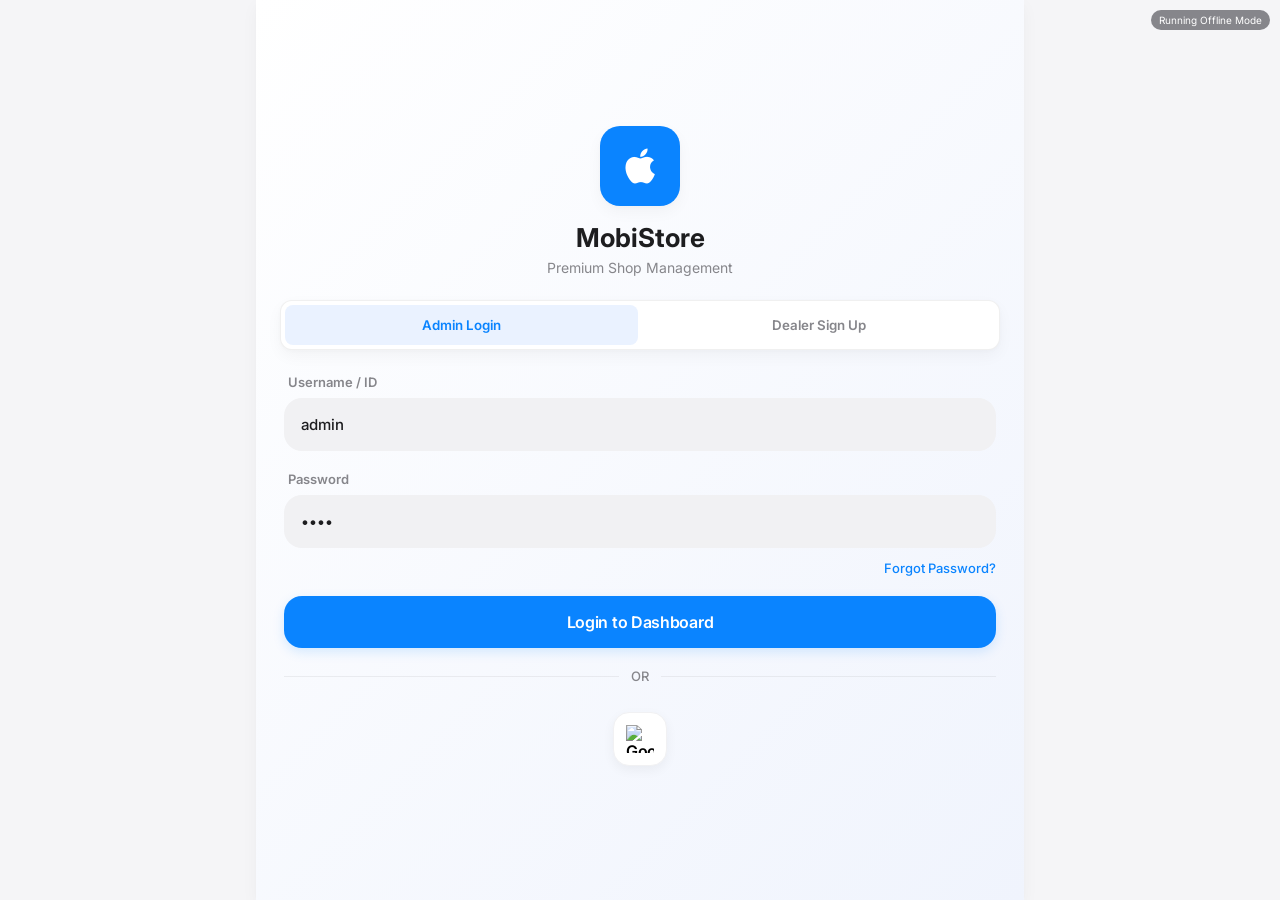
==== index.html @ c80afa2f "Improve Category management UX with quick-add buttons" ====
<!DOCTYPE html>
<html lang="en">
<head>
    <meta charset="UTF-8">
    <meta name="viewport" content="width=device-width, initial-scale=1.0, maximum-scale=1.0, user-scalable=no, viewport-fit=cover">
    <meta name="theme-color" content="#f5f5f7">
    <meta name="mobile-web-app-capable" content="yes">
    <meta name="apple-mobile-web-app-capable" content="yes">
    <meta name="apple-mobile-web-app-status-bar-style" content="black-translucent">
    <title>MobiStore - Mobile Shop Management</title>
    <link rel="stylesheet" href="styles.css">
    <link href="https://cdnjs.cloudflare.com/ajax/libs/font-awesome/6.0.0/css/all.min.css" rel="stylesheet">
    <link href="https://fonts.googleapis.com/css2?family=Inter:wght@300;400;500;600;700&display=swap" rel="stylesheet">
    <script src="https://cdn.jsdelivr.net/npm/@supabase/supabase-js@2"></script>
    <script src="https://unpkg.com/html5-qrcode@2.3.8/html5-qrcode.min.js"></script>
</head>
<body>
    <!-- Connection Status Indicator -->
    <div id="connection-status" style="position: fixed; top: 10px; right: 10px; z-index: 9999; font-size: 10px; padding: 4px 8px; border-radius: 20px; background: rgba(0,0,0,0.5); color: white; display: none;">
        Checking connection...
    </div>

    <!-- Login Screen -->
    <div class="app-container login-app" id="login-screen">
        <div class="login-wrapper">
            <div style="text-align: center; margin-bottom: 24px;">
                <div style="width: 80px; height: 80px; background: var(--accent-blue); border-radius: 20px; display: flex; align-items: center; justify-content: center; margin: 0 auto 16px; box-shadow: var(--shadow-1);">
                    <i class="fa-brands fa-apple" style="font-size: 40px; color: white;"></i>
                </div>
                <h1 style="font-weight: 700; color: var(--text-primary); font-size: 26px;">MobiStore</h1>
                <p style="color: var(--text-secondary); font-size: 14px; margin-top: 6px;">Premium Shop Management</p>
            </div>
            
            <div class="login-tabs card" style="display: flex; padding: 4px; gap: 4px; margin-bottom: 24px; border-radius: 12px; box-shadow: var(--shadow-1);">
                <button type="button" class="login-tab active" onclick="switchLoginTab('admin')" id="tab-admin" style="flex: 1; padding: 12px; border: none; background: #eaf2ff; color: var(--accent-blue); border-radius: 8px; font-weight: 600; cursor: pointer; transition: 0.2s;">Admin Login</button>
                <button type="button" class="login-tab" onclick="switchLoginTab('dealer')" id="tab-dealer" style="flex: 1; padding: 12px; border: none; background: transparent; color: var(--text-secondary); border-radius: 8px; font-weight: 600; cursor: pointer; transition: 0.2s;">Dealer Sign Up</button>
            </div>
            
            <!-- Forms container -->
            <div style="padding: 0 4px;">
                <form id="form-admin-login" class="login-form active" onsubmit="handleLogin(event)">
                    <div class="input-group">
                        <label>Username / ID</label>
                        <input type="text" value="admin" required>
                    </div>
                    <div class="input-group">
                        <label>Password</label>
                        <input type="password" id="admin-pass" value="1234" required>
                    </div>
                    <a href="#" class="forgot-link" onclick="handleForgotPassword()">Forgot Password?</a>
                    <button type="submit" class="btn primary-btn checkout-btn shadow-btn">Login to Dashboard</button>
                    
                    <div class="or-divider">OR</div>
                    <div class="social-login">
                        <button type="button" class="btn google-btn" onclick="handleGoogleLogin()" title="Google Login">
                            <img src="https://img.icons8.com/color/48/000000/google-logo.png" alt="Google">
                        </button>
                    </div>
                </form>
                
                <form id="form-dealer-signup" class="login-form" style="display:none;" onsubmit="handleLogin(event)">
                    <div class="input-group">
                        <label>Full Name</label>
                        <input type="text" required>
                    </div>
                    <div class="input-group">
                        <label>Phone Number</label>
                        <input type="tel" required>
                    </div>
                    <div class="input-group">
                        <label>Shop / Business Name</label>
                        <input type="text" required>
                    </div>
                    <a href="#" class="forgot-link" onclick="handleForgotPassword()">Forgot Password?</a>
                    <button type="submit" class="btn primary-btn checkout-btn shadow-btn">Submit Application</button>
                    
                    <div class="or-divider">OR</div>
                    <div class="social-login" style="margin-top: 0;">
                        <button type="button" class="btn google-btn" onclick="handleGoogleLogin()" title="Sign up with Google">
                            <img src="https://img.icons8.com/color/48/000000/google-logo.png" alt="Google">
                        </button>
                    </div>
                </form>
            </div>
        </div>
    </div>

    <!-- Forgot Password Modal (Unique UX) -->
    <div class="modal forget-modal" id="modal-forgot-password">
        <div class="modal-content glass" style="max-width: 320px; border-radius: 32px; padding: 32px; text-align: center;">
            <div class="forget-icon-wrapper">
                <i class="fa-solid fa-key"></i>
            </div>
            <h2 style="font-weight: 700; margin-bottom: 8px;">Reset Password</h2>
            <p style="color: var(--text-secondary); font-size: 13px; margin-bottom: 24px; line-height: 1.5;">Enter email to receive a secure reset link.</p>
            
            <form onsubmit="handleForgotPasswordSubmit(event)">
                <div class="input-group" style="text-align: left;">
                    <label>Email Address</label>
                    <input type="email" id="reset-email" placeholder="name@example.com" required style="border-radius: 12px; padding: 14px;">
                </div>
                <button type="submit" class="btn primary-btn" style="width: 100%; padding: 14px; border-radius: 12px; margin-top: 8px; font-weight: 600;">
                    Send Reset Link
                </button>
                <button type="button" class="btn" onclick="closeModal('modal-forgot-password')" style="background: transparent; color: var(--text-secondary); font-size: 13px; margin-top: 12px;">
                    Wait, I remembered!
                </button>
            </form>
        </div>
    </div>

    <!-- Super Admin App -->
    <div class="app-container" id="superadmin-app" style="display: none;">
        <header class="top-header glass">
            <h1 id="page-title">Super Admin Panel</h1>
            <div style="display:flex; gap:12px; align-items:center;">
                <span id="sa-user-badge" style="background:#007aff; color:white; padding:4px 12px; border-radius:20px; font-size:11px; font-weight:600;">SUPER USER</span>
                <button type="button" onclick="handleLogout()" title="Logout" style="background: transparent; border: none; font-size: 22px; color: var(--danger); cursor: pointer; padding: 8px; border-radius: 50%; transition: transform 0.2s;">
                    <i class="fa-solid fa-arrow-right-from-bracket"></i>
                </button>
            </div>
        </header>
        
        <div class="content-pages" style="display:block; padding: 16px;">
            <!-- Tabs for Super Admin -->
            <div class="admin-tabs" style="display:flex; gap:10px; margin-bottom:20px;">
                <button class="tab-btn active" onclick="switchAdminPage('dealers')">Users</button>
                <button class="tab-btn" onclick="switchAdminPage('revenue')">Revenue</button>
                <button class="tab-btn" onclick="switchAdminPage('broadcast')">Alerts</button>
            </div>

            <!-- Page 1: Dealers Management -->
            <div id="sa-page-dealers" class="sa-page active">
                <div class="stats-grid">
                    <div class="stat-card" style="border-left: 4px solid #007aff;">
                        <p>Active Dealers</p>
                        <h3 id="sa-total-dealers">0</h3>
                    </div>
                    <div class="stat-card" style="border-left: 4px solid #34c759;">
                        <p>Total Revenue</p>
                        <h3 id="sa-total-revenue">₹0</h3>
                    </div>
                </div>

                <div class="card" style="padding:12px; margin-bottom:16px; display:flex; gap:8px;">
                    <input type="text" id="sa-search-dealer" placeholder="Search shop or phone..." oninput="renderSuperAdmin()" style="flex:1; padding:10px; border-radius:10px; border:1px solid #ddd; font-size:14px;">
                    <select id="sa-filter-status" onchange="renderSuperAdmin()" style="width:120px; padding:10px; border-radius:10px; border:1px solid #ddd; font-size:14px;">
                        <option value="all">All</option>
                        <option value="Active">Active</option>
                        <option value="Blocked">Blocked</option>
                    </select>
                </div>

                <div class="card table-card">
                    <table class="apple-table">
                        <thead><tr><th>Dealer / Shop</th><th>Contact</th><th>Status</th><th>Actions</th></tr></thead>
                        <tbody id="sa-dealers-list"></tbody>
                    </table>
                </div>
            </div>

            <!-- Page 2: Revenue Tracking -->
            <div id="sa-page-revenue" class="sa-page" style="display:none;">
                <div class="card">
                    <h3>Software Sales Log</h3>
                    <p style="color:var(--text-secondary); font-size:13px; margin-bottom:16px;">Tracking payments from dealers for software licenses.</p>
                    <div id="sa-revenue-list">
                        <!-- Revenue entries -->
                        <div style="text-align:center; padding:40px; color:#999;">Revenue module coming in next update.</div>
                    </div>
                </div>
            </div>

            <!-- Page 3: Broadcast -->
            <div id="sa-page-broadcast" class="sa-page" style="display:none;">
                <div class="card">
                    <h3>Broadcast Message</h3>
                    <p style="color:var(--text-secondary); font-size:13px; margin-bottom:12px;">This message will appear on every dealer's dashboard.</p>
                    <textarea id="sa-broadcast-msg" placeholder="Write announcement here..." style="width:100%; height:100px; padding:12px; border-radius:12px; border:1px solid #ddd; font-family:inherit; margin-bottom:12px;"></textarea>
                    <button class="btn primary-btn" onclick="sendBroadcast()" style="width:100%;">Send to All Dealers</button>
                </div>
            </div>
        </div>
    </div>

    <!-- Main App (For Dealer) -->
    <div class="app-container" id="main-app" style="display: none;">
        <!-- Main Content -->
        <main class="main-content">
            <header class="top-header glass">
                <h1 id="page-title">Dashboard</h1>
                <button type="button" onclick="handleLogout()" title="Logout" style="background: transparent; border: none; font-size: 22px; color: var(--danger); cursor: pointer; padding: 8px; border-radius: 50%; transition: transform 0.2s;" onmousedown="this.style.transform='scale(0.9)';" onmouseup="this.style.transform='scale(1)';">
                    <i class="fa-solid fa-arrow-right-from-bracket"></i>
                </button>
            </header>

            <div class="content-pages">
                <!-- Dashboard Page -->
                <section id="dashboard" class="page active">
                    <div class="stats-grid">
                        <div class="stat-card fade-in">
                            <div class="stat-icon" style="background:#eaf2ff; color:#0066cc;">
                                <i class="fa-solid fa-indian-rupee-sign"></i>
                            </div>
                            <div class="stat-details">
                                <p>Today's Sales</p>
                                <h3 id="dash-today-sales">₹0</h3>
                            </div>
                        </div>
                        <div class="stat-card fade-in" style="animation-delay: 0.1s;">
                            <div class="stat-icon" style="background:#e8fdf2; color:#00c853;">
                                <i class="fa-solid fa-arrow-trend-up"></i>
                            </div>
                            <div class="stat-details">
                                <p>Profit Today</p>
                                <h3 id="dash-today-profit">₹0</h3>
                            </div>
                        </div>
                        <div class="stat-card fade-in" style="animation-delay: 0.2s;">
                            <div class="stat-icon" style="background:#fff4e5; color:#ff9800;">
                                <i class="fa-solid fa-mobile-screen-button"></i>
                            </div>
                            <div class="stat-details">
                                <p>Items Sold</p>
                                <h3 id="dash-items-sold">0</h3>
                            </div>
                        </div>
                    </div>

                    <div class="dashboard-widgets">
                        <div class="widget card">
                            <div class="widget-header">
                                <h3>Recent Transactions</h3>
                            </div>
                            <div class="table-container">
                                <table class="apple-table">
                                    <thead><tr><th>Invoice</th><th>Customer</th><th>Amount</th><th>Status</th></tr></thead>
                                    <tbody id="dash-recent-tx"></tbody>
                                </table>
                            </div>
                        </div>
                    </div>
                </section>

                <!-- Billing Page -->
                <section id="billing" class="page">
                    <div class="billing-container">
                        <div class="billing-form card">
                            <h2>New Invoice</h2>
                            <div class="form-row">
                                <div class="input-group">
                                    <label>Customer Name *</label>
                                    <input type="text" id="bill-customer-name" placeholder="Enter name">
                                </div>
                                <div class="input-group">
                                    <label>Phone Number *</label>
                                    <input type="tel" id="bill-customer-phone" placeholder="Enter phone">
                                </div>
                            </div>
                            <hr class="divider">
                            <div class="product-selection">
                                <div class="input-group search-product">
                                    <label>Select Product</label>
                                    <select id="bill-product-select">
                                        <option value="">-- Choose Product --</option>
                                    </select>
                                </div>
                                <div class="input-group">
                                    <label>Quantity</label>
                                    <input type="number" id="bill-product-qty" value="1" min="1">
                                </div>
                                <div style="display:flex; gap:8px; margin-top:24px;">
                                    <button id="btn-add-to-bill" class="btn primary-btn" style="flex:2;">Add</button>
                                    <button id="btn-open-scanner" class="btn secondary-btn" style="flex:1;"><i class="fa-solid fa-barcode"></i> Scan</button>
                                </div>
                            </div>
                            <div class="table-container invoice-table-container">
                                <table class="apple-table">
                                    <thead><tr><th>Item</th><th>Qty</th><th>Price</th><th>Total</th><th>Action</th></tr></thead>
                                    <tbody id="bill-items"></tbody>
                                </table>
                            </div>
                        </div>
                        <div class="billing-summary card">
                            <h3>Payment Summary</h3>
                            <div class="summary-row"><span>Subtotal</span><span id="bill-subtotal">₹0.00</span></div>
                            <div class="summary-row"><span>Discount %</span><input type="number" id="bill-discount" value="0" class="small-input"></div>
                            <hr class="divider">
                            <div class="summary-row total-row"><span>Grand Total</span><span id="bill-total">₹0.00</span></div>
                            <button id="btn-generate-bill" class="btn checkout-btn">Generate Invoice</button>
                        </div>
                    </div>
                </section>

                <!-- Inventory Page -->
                <section id="inventory" class="page">
                    <div class="page-header">
                        <h2>Inventory Management</h2>
                        <div style="display:flex; gap:8px;">
                            <button class="btn secondary-btn" onclick="openModal('add-category-modal')" style="width:auto; padding: 10px 16px; font-size:13px;">+ Category</button>
                            <button class="btn primary-btn" onclick="openModal('add-product-modal')" style="width:auto; padding: 10px 16px; font-size:13px;">+ Product</button>
                        </div>
                    </div>
                    <div class="card table-card">
                        <table class="apple-table" id="inventory-table">
                            <thead>
                                <tr><th>Product Name</th><th>Category</th><th>Stock</th><th>Cost (₹)</th><th>Selling (₹)</th><th>Margin (%)</th><th>Actions</th></tr>
                            </thead>
                            <tbody id="inventory-list"></tbody>
                        </table>
                    </div>
                </section>

                <!-- Categories Page -->
                <section id="categories" class="page">
                    <div class="page-header">
                        <h2>Categories</h2>
                        <button class="btn primary-btn" onclick="openModal('add-category-modal')">Add Category</button>
                    </div>
                    <div class="categories-grid" id="categories-list"></div>
                </section>

                <!-- Customers Page -->
                <section id="customers" class="page">
                    <div class="page-header">
                        <h2>Customer Directory</h2>
                    </div>
                    <div class="card table-card">
                        <table class="apple-table">
                            <thead><tr><th>Name</th><th>Phone</th><th>Total Purchases</th></tr></thead>
                            <tbody id="customers-list"></tbody>
                        </table>
                    </div>
                </section>

                <!-- Reports Page -->
                <section id="reports" class="page">
                    <div class="page-header">
                        <h2>Business Reports & Margins</h2>
                    </div>
                    <div class="stats-grid">
                        <div class="stat-card">
                            <p>Total Revenue</p>
                            <h3 id="report-revenue" style="color:#000;">₹0</h3>
                        </div>
                        <div class="stat-card">
                            <p>Total Setup Cost</p>
                            <h3 id="report-cogs" style="color:#e53935;">₹0</h3>
                        </div>
                        <div class="stat-card">
                            <p>Net Profit</p>
                            <h3 id="report-net-profit" style="color:#00c853;">₹0</h3>
                        </div>
                    </div>
                    <div class="card table-card" style="margin-top: 24px;">
                        <h3>Sales Log</h3>
                        <table class="apple-table">
                            <thead><tr><th>Date</th><th>Invoice #</th><th>Items</th><th>Revenue</th><th>Profit</th></tr></thead>
                            <tbody id="sales-log"></tbody>
                        </table>
                    </div>
                </section>

                <!-- Expenses Page -->
                <section id="expenses" class="page">
                    <div class="page-header">
                        <h2>Shop Expenses</h2>
                        <button class="btn primary-btn" onclick="openModal('add-expense-modal')">Add Expense</button>
                    </div>
                    <div class="stats-grid">
                        <div class="stat-card" style="grid-column: span 2;">
                            <p>Total Monthly Expenses</p>
                            <h3 id="exp-total" style="color:#e53935; font-size: 24px;">₹0</h3>
                        </div>
                    </div>
                    <div class="card table-card" style="margin-top: 16px;">
                        <table class="apple-table">
                            <thead><tr><th>Date</th><th>Category</th><th>Amount</th><th>Desc</th></tr></thead>
                            <tbody id="expenses-list"></tbody>
                        </table>
                    </div>
                </section>

                <!-- Dealer Memo Page -->
                <section id="dealer-memo" class="page">
                    <div class="page-header">
                        <h2>Dealer Items (Memo)</h2>
                        <button class="btn primary-btn" onclick="openModal('add-memo-modal')">Issue Item</button>
                    </div>
                    <div class="card table-card" style="margin-top: 16px;">
                        <table class="apple-table">
                            <thead><tr><th>Date</th><th>Dealer</th><th>Item/Qty</th><th>Status</th><th>Act</th></tr></thead>
                            <tbody id="memo-list"></tbody>
                        </table>
                    </div>
                </section>
            </div>
        </main>
        
        <!-- Bottom Navigation -->
        <aside class="sidebar glass">
            <nav class="sidebar-nav">
                <button class="nav-item active" data-target="dashboard">
                    <i class="fa-solid fa-chart-line"></i>
                    <span>Home</span>
                </button>
                <button class="nav-item" data-target="billing">
                    <i class="fa-solid fa-file-invoice-dollar"></i>
                    <span>Billing</span>
                </button>
                <button class="nav-item" data-target="inventory">
                    <i class="fa-solid fa-box-open"></i>
                    <span>Stock</span>
                </button>
                <button class="nav-item" data-target="customers">
                    <i class="fa-solid fa-users"></i>
                    <span>Clients</span>
                </button>
                <button class="nav-item" data-target="expenses">
                    <i class="fa-solid fa-receipt"></i>
                    <span>Expense</span>
                </button>
                <button class="nav-item" data-target="dealer-memo">
                    <i class="fa-solid fa-handshake"></i>
                    <span>Dealer</span>
                </button>
                <button class="nav-item" data-target="reports">
                    <i class="fa-solid fa-chart-pie"></i>
                    <span>Reports</span>
                </button>
            </nav>
        </aside>
    </div>

    <!-- Modals -->
    <div id="add-product-modal" class="modal">
        <div class="modal-content glass">
            <div class="modal-header">
                <h3>Add New Product</h3>
                <button class="close-btn" onclick="closeModal('add-product-modal')">&times;</button>
            </div>
            <div class="modal-body">
                <form id="add-product-form">
                    <div class="input-group"><label>Product Name *</label><input type="text" id="prod-name" required></div>
                    <div class="input-group">
                        <label>Category *</label>
                        <div style="display:flex; gap:8px;">
                            <select id="prod-category" required style="flex:1;"></select>
                            <button type="button" class="btn secondary-btn" onclick="openModal('add-category-modal')" style="width:auto; padding:0 15px;">+</button>
                        </div>
                    </div>
                    <div class="input-group"><label>Stock Quantity *</label><input type="number" id="prod-stock" min="1" required></div>
                    <div class="input-group"><label>Cost Price (₹) *</label><input type="number" id="prod-cp" min="0" required></div>
                    <div class="input-group"><label>Selling Price (₹) *</label><input type="number" id="prod-sp" min="0" required></div>
                    <div class="input-group" style="flex-direction:row; align-items:center; gap:10px; margin-top:10px;">
                        <input type="checkbox" id="prod-tracked" style="width:20px; height:20px;">
                        <label style="margin:0;">Track by IMEI / Serial</label>
                    </div>
                    <div id="imei-entry-section" style="display:none; margin-top:15px;">
                        <div class="input-group">
                            <label>IMEI List (One per line or scan)</label>
                            <textarea id="prod-imeis" placeholder="Enter IMEIs here..." style="width:100%; height:100px; padding:12px; border-radius:12px; border:1px solid #ddd; font-family:monospace; font-size:12px;"></textarea>
                        </div>
                        <button type="button" class="btn secondary-btn" onclick="startImeiScan()">Scan to Add</button>
                    </div>
                    <div style="margin-top:20px; text-align:right;">
                        <button type="submit" class="btn primary-btn">Save Product</button>
                    </div>
                </form>
            </div>
        </div>
    </div>

    <div id="add-category-modal" class="modal">
        <div class="modal-content glass" style="max-width: 400px;">
            <div class="modal-header">
                <h3>Add Category</h3>
                <button class="close-btn" onclick="closeModal('add-category-modal')">&times;</button>
            </div>
            <div class="modal-body">
                <form id="add-category-form">
                    <div class="input-group"><label>Category Name *</label><input type="text" id="cat-name" required></div>
                    <div style="margin-top:20px; text-align:right;">
                        <button type="submit" class="btn primary-btn">Save</button>
                    </div>
                </form>
            </div>
        </div>
    </div>

    <!-- Expenses Modal -->
    <div id="add-expense-modal" class="modal">
        <div class="modal-content glass">
            <div class="modal-header">
                <h3>Add Expense</h3>
                <button class="close-btn" onclick="closeModal('add-expense-modal')">&times;</button>
            </div>
            <div class="modal-body">
                <form id="add-expense-form">
                    <div class="input-group">
                        <label>Category *</label>
                        <select id="exp-category" required>
                            <option value="Staff Salary">Staff Salary</option>
                            <option value="Chai / Snacks">Chai / Snacks</option>
                            <option value="Electricity / Light">Electricity / Light</option>
                            <option value="Rent">Rent</option>
                            <option value="Other">Other</option>
                        </select>
                    </div>
                    <div class="input-group"><label>Description</label><input type="text" id="exp-desc" placeholder="Details..."></div>
                    <div class="input-group"><label>Amount (₹) *</label><input type="number" id="exp-amount" min="1" required></div>
                    <div style="margin-top:20px; text-align:right;">
                        <button type="submit" class="btn primary-btn">Save Expense</button>
                    </div>
                </form>
            </div>
        </div>
    </div>

    <!-- Dealer Memo Modal -->
    <div id="add-memo-modal" class="modal">
        <div class="modal-content glass">
            <div class="modal-header">
                <h3>Issue Item to Dealer</h3>
                <button class="close-btn" onclick="closeModal('add-memo-modal')">&times;</button>
            </div>
            <div class="modal-body">
                <form id="add-memo-form">
                    <div class="input-group"><label>Dealer Name *</label><input type="text" id="memo-dealer" required></div>
                    <div class="input-group"><label>Select Product *</label><select id="memo-product" required></select></div>
                    <div class="input-group"><label>Quantity *</label><input type="number" id="memo-qty" min="1" value="1" required></div>
                    <div class="input-group">
                        <label>Initial Status</label>
                        <select id="memo-status">
                            <option value="Pending">Pending (Given)</option>
                            <option value="Sold">Sold</option>
                            <option value="Returned">Returned</option>
                        </select>
                    </div>
                    <div style="margin-top:20px; text-align:right;">
                        <button type="submit" class="btn primary-btn">Save Entry</button>
                    </div>
                </form>
            </div>
        </div>
    </div>

    <!-- Status Change Modal for Dealer -->
    <div id="status-memo-modal" class="modal">
        <div class="modal-content glass" style="max-width: 400px;">
            <div class="modal-header">
                <h3>Update Status</h3>
                <button class="close-btn" onclick="closeModal('status-memo-modal')">&times;</button>
            </div>
            <div class="modal-body">
                <input type="hidden" id="update-memo-id">
                <div class="input-group">
                    <label>New Status</label>
                    <select id="update-memo-status">
                        <option value="Pending">Pending</option>
                        <option value="Sold">Sold</option>
                        <option value="Returned">Returned</option>
                    </select>
                </div>
                <div style="margin-top:20px; text-align:right;">
                    <button type="button" class="btn primary-btn" onclick="saveMemoStatus()">Update</button>
                </div>
            </div>
        </div>
    </div>

    <!-- Global Scanner Modal -->
    <div id="scanner-modal" class="modal">
        <div class="modal-content glass" style="max-width: 500px; margin: auto; border-radius: 20px;">
            <div class="modal-header">
                <h3>Barcode Scanner</h3>
                <button class="close-btn" onclick="stopScanner()">&times;</button>
            </div>
            <div class="modal-body">
                <div id="reader" style="width: 100%; border-radius: 12px; overflow: hidden; background: #000;"></div>
                <div style="text-align:center; padding:15px; color:#666; font-size:13px;">
                    Position the barcode inside the frame to scan.
                </div>
            </div>
        </div>
    </div>

    <script src="app.js"></script>
</body>
</html>
---- styles.css ----
:root {
    --bg-color: #f5f5f7; /* Apple System Gray */
    --card-bg: #ffffff;
    --text-primary: #1d1d1f;
    --text-secondary: #86868b;
    --accent-blue: #0A84FF; /* iOS Premium Blue */
    --accent-ripple: rgba(10, 132, 255, 0.15);
    --border-color: rgba(0,0,0,0.06);
    --success: #34c759;
    --danger: #ff3b30;
    --warning: #ff9500;
    --shadow-1: 0 6px 16px rgba(0,0,0,0.04), 0 1px 4px rgba(0,0,0,0.02);
    --shadow-2: 0 12px 32px rgba(0,0,0,0.08);
    --radius-sm: 10px;
    --radius-md: 18px;
    --radius-lg: 24px;
}

* {
    margin: 0;
    padding: 0;
    box-sizing: border-box;
    font-family: -apple-system, BlinkMacSystemFont, 'SF Pro Display', 'Inter', 'Roboto', sans-serif;
    -webkit-tap-highlight-color: transparent;
}

body {
    background-color: var(--bg-color);
    width: 100%;
    height: 100vh;
    height: 100dvh;
    display: flex;
    justify-content: center;
    align-items: center;
    overflow: hidden;
    position: fixed; /* Prevent bouncy scrolling on the whole page */
    top: 0; left: 0;
}

/* App Container */
.app-container {
    width: 100%;
    height: 100%;
    max-width: 768px; /* For tablets/desktop, keep it readable */
    margin: 0 auto;
    background: var(--bg-color);
    position: relative;
    overflow: hidden;
    display: flex;
    flex-direction: column;
    box-shadow: var(--shadow-1);
}

@media (max-width: 768px) {
    .app-container {
        max-width: 100%;
        box-shadow: none;
    }
}

.main-content {
    flex: 1;
    display: flex;
    flex-direction: column;
    overflow: hidden;
}

/* Premium Frosted Header */
.top-header {
    height: 64px;
    min-height: 64px;
    padding: env(safe-area-inset-top, 0) 20px 0; /* iOS top notch support */
    display: flex;
    align-items: center;
    justify-content: space-between;
    background: rgba(245, 245, 247, 0.85);
    backdrop-filter: blur(20px);
    -webkit-backdrop-filter: blur(20px);
    z-index: 10;
    border-bottom: 0.5px solid var(--border-color);
}

.top-header h1 {
    font-size: 22px;
    font-weight: 700;
    color: var(--text-primary);
    letter-spacing: -0.5px;
}

.content-pages {
    flex: 1;
    overflow-y: auto;
    overflow-x: hidden;
    padding: 16px;
    padding-bottom: calc(80px + env(safe-area-inset-bottom, 20px)); /* Extra space for bottom nav */
    -webkit-overflow-scrolling: touch; /* Momentum scrolling for iOS */
    display: flex;
    flex-direction: column;
}

.page {
    display: none;
    animation: fadeInScale 0.35s cubic-bezier(0.2, 0.8, 0.2, 1);
}

.page.active {
    display: block;
}

/* Refined Cards */
.card {
    background: var(--card-bg);
    border-radius: var(--radius-md);
    box-shadow: var(--shadow-1);
    padding: 20px;
    margin-bottom: 20px;
    border: 0.5px solid var(--border-color);
}

.page-header {
    display: flex;
    flex-direction: column;
    gap: 12px;
    margin-bottom: 20px;
}

.page-header h2 {
    font-size: 20px;
    font-weight: 600;
    letter-spacing: -0.3px;
    color: var(--text-primary);
}

/* Stats Layout */
.stats-grid {
    display: grid;
    grid-template-columns: 1fr 1fr;
    gap: 16px;
    margin-bottom: 24px;
}

.stat-card {
    background: var(--card-bg);
    border-radius: var(--radius-md);
    padding: 20px;
    box-shadow: var(--shadow-1);
    border: 0.5px solid var(--border-color);
    display: flex;
    flex-direction: column;
    gap: 12px;
    transition: transform 0.2s ease;
}

.stat-card:active {
    transform: scale(0.97);
}

.stat-icon {
    width: 44px;
    height: 44px;
    border-radius: 12px;
    display: flex;
    align-items: center;
    justify-content: center;
    font-size: 20px;
}

.stat-details p {
    font-size: 13px;
    color: var(--text-secondary);
    font-weight: 600;
}

.stat-details h3 {
    font-size: 24px;
    font-weight: 700;
    margin-top: 4px;
    color: var(--text-primary);
    letter-spacing: -0.5px;
}

/* Premium Bottom Navigation */
.sidebar {
    height: auto;
    min-height: 64px;
    padding-bottom: env(safe-area-inset-bottom, 0); /* iOS bottom home bar support */
    background: rgba(255, 255, 255, 0.85);
    backdrop-filter: blur(25px);
    -webkit-backdrop-filter: blur(25px);
    border-top: 0.5px solid rgba(0,0,0,0.08);
    display: flex;
    flex-direction: column;
    z-index: 100;
}

.sidebar-nav {
    display: flex;
    justify-content: space-around;
    align-items: center;
    height: 100%;
    padding: 8px 12px;
    overflow-x: auto;
    scroll-behavior: smooth;
    -webkit-overflow-scrolling: touch;
    gap: 4px;
}

.sidebar-nav::-webkit-scrollbar {
    display: none;
}

.nav-item {
    display: flex;
    flex-direction: column;
    align-items: center;
    gap: 4px;
    padding: 8px;
    min-width: 60px;
    flex-shrink: 0;
    background: transparent;
    border: none;
    color: var(--text-secondary);
    cursor: pointer;
    transition: all 0.25s cubic-bezier(0.2, 0.8, 0.2, 1);
}

.nav-item i {
    font-size: 24px;
    transition: all 0.2s;
}

.nav-item span {
    font-size: 11px;
    font-weight: 600;
    letter-spacing: -0.2px;
}

.nav-item.active {
    color: var(--accent-blue);
}

.nav-item.active i {
    transform: scale(1.15) translateY(-2px);
    color: var(--accent-blue);
    text-shadow: 0 4px 12px var(--accent-ripple);
}

.nav-item:active i {
    transform: scale(0.9);
}

/* Beautiful Inputs */
.form-row {
    display: flex;
    flex-direction: column;
}

.input-group {
    display: flex;
    flex-direction: column;
    gap: 8px;
    margin-bottom: 20px;
}

.input-group label {
    font-size: 13px;
    color: var(--text-secondary);
    font-weight: 600;
    margin-left: 4px;
}

input, select {
    padding: 16px;
    border-radius: var(--radius-md);
    border: 1.5px solid transparent; /* Allows border on focus */
    background: #f1f1f3; /* Subtle field background */
    font-size: 15px;
    color: var(--text-primary);
    font-weight: 500;
    transition: all 0.2s ease;
    outline: none;
    appearance: none;
    -webkit-appearance: none;
}

input::placeholder {
    color: #a1a1a6;
    font-weight: 500;
}

input:focus, select:focus {
    background: #ffffff;
    border-color: var(--accent-blue);
    box-shadow: 0 0 0 4px var(--accent-ripple);
}

select {
    background-image: url("data:image/svg+xml;charset=UTF-8,%3csvg xmlns='http://www.w3.org/2000/svg' viewBox='0 0 24 24' fill='none' stroke='%2386868b' stroke-width='2' stroke-linecap='round' stroke-linejoin='round'%3e%3cpolyline points='6 9 12 15 18 9'%3e%3c/polyline%3e%3c/svg%3e");
    background-repeat: no-repeat;
    background-position: right 16px center;
    background-size: 20px;
    padding-right: 48px;
}

/* Elegant Buttons */
.btn {
    padding: 16px 24px;
    border-radius: var(--radius-md);
    font-size: 16px;
    font-weight: 600;
    cursor: pointer;
    border: none;
    transition: all 0.2s cubic-bezier(0.2, 0.8, 0.2, 1);
    display: inline-flex;
    align-items: center;
    justify-content: center;
    gap: 8px;
    letter-spacing: -0.3px;
    width: 100%;
}

.primary-btn {
    background: var(--accent-blue);
    color: white;
    box-shadow: 0 4px 12px var(--accent-ripple);
}

.primary-btn:active {
    transform: scale(0.96);
    background: #0070df;
    box-shadow: 0 2px 6px var(--accent-ripple);
}

.secondary-btn {
    background: #f1f1f3;
    color: var(--accent-blue);
    width: auto;
}
.secondary-btn:active {
    background: #e5e5ea;
}

.danger-btn {
    background: #ffeeeb;
    color: var(--danger);
    width: auto;
}

/* Modals with iOS blur */
.modal {
    display: none;
    position: absolute;
    top: 0; left: 0; width: 100%; height: 100%;
    background: rgba(0,0,0,0.4);
    z-index: 1000;
    align-items: flex-end;
    opacity: 0;
    transition: opacity 0.3s;
}

.modal.show { 
    display: flex; 
    opacity: 1;
}

.modal-content {
    background: rgba(255, 255, 255, 0.95);
    backdrop-filter: blur(40px);
    -webkit-backdrop-filter: blur(40px);
    width: 100%;
    border-radius: 32px 32px 0 0;
    box-shadow: 0 -10px 40px rgba(0,0,0,0.15);
    display: flex;
    flex-direction: column;
    max-height: 92%;
    animation: slideUpModal 0.4s cubic-bezier(0.22, 1, 0.36, 1);
}

.modal-header {
    padding: 24px;
    display: flex;
    justify-content: space-between;
    align-items: center;
    border-bottom: 0.5px solid var(--border-color);
}

.modal-header h3 {
    font-size: 20px;
    font-weight: 700;
    letter-spacing: -0.5px;
}

.modal-body {
    padding: 24px;
    overflow-y: auto;
}

.close-btn {
    background: #f1f1f3;
    border: none;
    font-size: 20px;
    color: var(--text-secondary);
    width: 32px;
    height: 32px;
    border-radius: 16px;
    cursor: pointer;
    display: flex;
    align-items: center;
    justify-content: center;
}

/* High-end Tables */
.table-card {
    padding: 0; /* Flush to edges inside card */
    overflow: hidden;
}

.table-container {
    overflow-x: auto;
    width: 100%;
}

.apple-table {
    width: 100%;
    border-collapse: collapse;
}

.apple-table th, .apple-table td {
    padding: 16px 20px;
    text-align: left;
    border-bottom: 0.5px solid var(--border-color);
}

.apple-table th {
    font-size: 13px;
    color: var(--text-secondary);
    font-weight: 600;
    background: #fafafc;
}

.apple-table td {
    font-size: 15px;
    font-weight: 500;
    color: var(--text-primary);
}

.apple-table tr:last-child td {
    border-bottom: none;
}

/* Login Wrapper Perfect Fit */
.login-wrapper {
    background: linear-gradient(135deg, #ffffff 0%, #f0f4fd 100%);
    position: relative;
    overflow: hidden;
    height: 100dvh;
    padding: env(safe-area-inset-top, 16px) 24px env(safe-area-inset-bottom, 16px);
    display: flex;
    flex-direction: column;
    justify-content: center;
    align-items: stretch;
}

.login-form {
    display: none;
    width: 100%;
}

.login-form.active {
    display: block;
    animation: fadeInScale 0.3s ease;
}

@media (max-height: 740px) {
    .login-wrapper div[style*="text-align: center"] { margin-bottom: 12px !important; }
    .login-wrapper div[style*="width: 80px"] { width: 56px !important; height: 56px !important; margin-bottom: 8px !important; }
    .login-wrapper div[style*="width: 80px"] i { font-size: 28px !important; }
    .login-wrapper h1 { font-size: 22px !important; }
    .login-wrapper p { font-size: 12px !important; }
    .login-tabs { margin-bottom: 16px !important; }
    .input-group { margin-bottom: 10px !important; }
    .input-group label { margin-bottom: 4px !important; font-size: 11px !important; }
    input { padding: 12px 14px !important; font-size: 14px !important; }
    .btn { padding: 12px !important; font-size: 15px !important; }
    .or-divider { margin: 12px 0 !important; }
    .google-btn { width: 48px !important; height: 48px !important; }
}

@media (max-height: 600px) {
    .login-wrapper div[style*="text-align: center"] { display: none !important; } /* Hide logo entirely on very small landscape/tiny phones to save space */
    .login-wrapper { padding: 10px 20px; }
}


/* Animations */
@keyframes fadeInScale {
    from { opacity: 0; transform: scale(0.98); }
    to { opacity: 1; transform: scale(1); }
}

@keyframes slideUpModal {
    from { transform: translateY(100%); }
    to { transform: translateY(0); }
}

/* Utilities */
.divider {
    border: none;
    border-top: 0.5px solid var(--border-color);
    margin: 20px 0;
}

.summary-row {
    display: flex;
    justify-content: space-between;
    align-items: center;
    margin-bottom: 12px;
    font-size: 15px;
    font-weight: 500;
}

.total-row {
    font-size: 18px;
    font-weight: 700;
    color: var(--text-primary);
}

.small-input {
    width: 80px;
    padding: 10px;
    text-align: right;
}

/* Categories Setup */
.categories-grid {
    display: grid;
    grid-template-columns: 1fr 1fr;
    gap: 16px;
}

.category-card {
    background: var(--card-bg);
    padding: 24px 16px;
    border-radius: var(--radius-md);
    text-align: center;
    box-shadow: var(--shadow-1);
    border: 0.5px solid var(--border-color);
    transition: transform 0.2s ease;
}

.category-card:active {
    transform: scale(0.96);
}

.category-card h3 {
    font-size: 16px;
    font-weight: 600;
    color: var(--text-primary);
}

/* Social Login */
.social-login {
    margin-top: 24px;
    display: flex;
    flex-direction: column;
    gap: 12px;
}

.or-divider {
    display: flex;
    align-items: center;
    text-align: center;
    margin: 20px 0;
    color: var(--text-secondary);
    font-size: 13px;
    font-weight: 500;
}

.or-divider::before, .or-divider::after {
    content: '';
    flex: 1;
    border-bottom: 0.5px solid var(--border-color);
}

.or-divider:not(:empty)::before {
    margin-right: 12px;
}

.or-divider:not(:empty)::after {
    margin-left: 12px;
}

.google-btn {
    background: white;
    width: 54px;
    height: 54px;
    border-radius: 16px; /* Slightly rounded square for modern look */
    border: 1.5px solid #f1f1f3;
    box-shadow: 0 4px 12px rgba(0,0,0,0.05);
    display: flex;
    align-items: center;
    justify-content: center;
    cursor: pointer;
    margin: 8px auto;
    padding: 0;
    transition: transform 0.2s, background 0.2s;
}

.google-btn:active {
    transform: scale(0.94);
    background: #fafafa;
}

.google-btn img {
    width: 28px !important;
    height: 28px !important;
    display: block;
}

.social-login {
    margin-top: 10px;
    display: flex;
    justify-content: center;
}

.forgot-link {
    display: block;
    text-align: right;
    font-size: 13px;
    color: var(--accent-blue);
    text-decoration: none;
    margin-top: -8px;
    margin-bottom: 20px;
    font-weight: 500;
}

/* Super Admin Styles */
.admin-tabs .tab-btn {
    padding: 10px 16px;
    border: none;
    background: transparent;
    color: var(--text-secondary);
    font-weight: 600;
    cursor: pointer;
    border-radius: 12px;
    transition: 0.3s;
    font-size: 13px;
}
.admin-tabs .tab-btn.active {
    background: #eaf2ff;
    color: var(--accent-blue);
}
.sa-page {
    animation: fadeInScale 0.3s ease;
}
.sa-action-btn {
    padding: 6px 10px;
    font-size: 11px;
    font-weight: 700;
    border-radius: 8px;
    border: none;
    cursor: pointer;
    margin-right: 4px;
}
.sa-btn-block { background: #ffebee; color: #d32f2f; }
.sa-btn-approve { background: #e8f5e9; color: #2e7d32; }

/* Unique Forgot Password UI */
.forget-modal {
    align-items: center;
    justify-content: center;
}

.forget-modal .modal-content {
    width: 90%;
    max-width: 340px;
    border-radius: 32px;
    margin-bottom: 0;
}

.forget-modal.show .modal-content {
    animation: forgetCenterScale 0.4s cubic-bezier(0.34, 1.56, 0.64, 1);
}

@keyframes forgetCenterScale {
    from { opacity: 0; transform: scale(0.8) translateY(20px); }
    to { opacity: 1; transform: scale(1) translateY(0); }
}

.forget-icon-wrapper {
    width: 64px;
    height: 64px;
    background: linear-gradient(135deg, #0A84FF, #00C7BE);
    color: white;
    border-radius: 20px;
    display: flex;
    align-items: center;
    justify-content: center;
    margin: 0 auto 20px;
    font-size: 24px;
    box-shadow: 0 10px 20px rgba(10, 132, 255, 0.3);
    animation: iconFloat 3s ease-in-out infinite;
}

@keyframes iconFloat {
    0%, 100% { transform: translateY(0); }
    50% { transform: translateY(-8px); }
}

.forget-modal input:focus {
    border-color: var(--accent-blue);
    background: white;
    box-shadow: 0 0 0 4px rgba(10, 132, 255, 0.1);
}
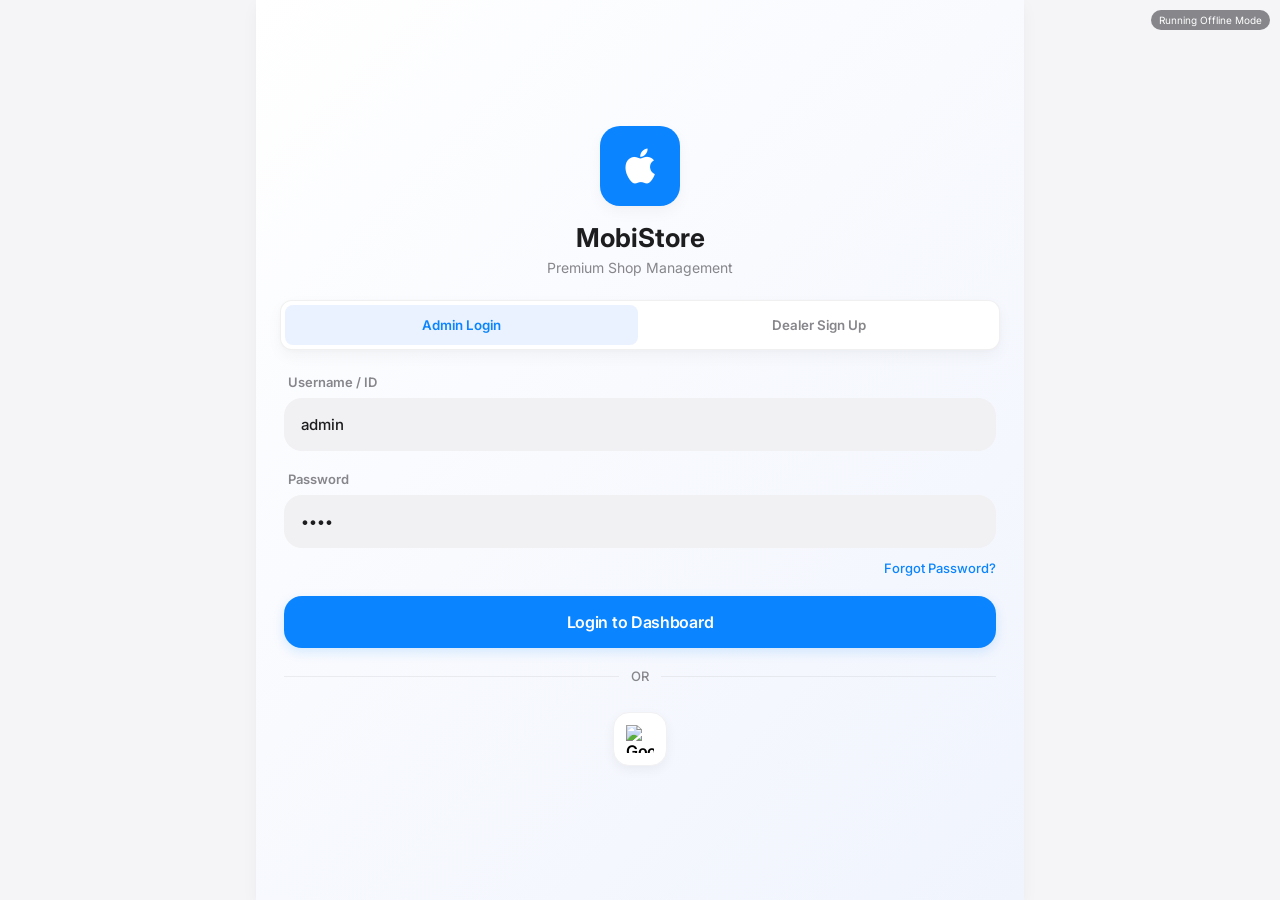
==== commit 5d8d44d1: "Implement Premium Digital Invoice system and make customer phone optional" ====
--- a/index.html
+++ b/index.html
@@ -585,6 +585,78 @@
         </div>
     </div>
 
+    <!-- Premium Invoice View Modal -->
+    <div id="invoice-view-modal" class="modal">
+        <div class="modal-content glass" style="max-width: 450px; background: #fff; border-radius: 24px; padding: 0; overflow: hidden; margin: auto;">
+            <div id="printable-invoice" style="padding: 30px; background: #ffffff; color: #1d1d1f; font-family: -apple-system, sans-serif;">
+                <!-- Header -->
+                <div style="text-align: center; margin-bottom: 25px;">
+                    <div style="width: 60px; height: 60px; background: #000; color: #fff; border-radius: 16px; display: inline-flex; align-items: center; justify-content: center; font-size: 32px; margin-bottom: 12px;">
+                        <i class="fa-solid fa-mobile-screen"></i>
+                    </div>
+                    <h2 style="font-size: 24px; font-weight: 700; margin: 0;">MobiStore</h2>
+                    <p style="font-size: 12px; color: #86868b; margin: 4px 0;">Premium Mobile & Accessories</p>
+                </div>
+
+                <hr style="border: none; border-top: 1px solid #f2f2f2; margin: 20px 0;">
+
+                <!-- Invoice Meta -->
+                <div style="display: flex; justify-content: space-between; margin-bottom: 20px; font-size: 13px;">
+                    <div>
+                        <p style="color: #86868b; margin-bottom: 4px;">CUSTOMER</p>
+                        <p id="inv-view-customer" style="font-weight: 600;"></p>
+                        <p id="inv-view-phone" style="color: #444;"></p>
+                    </div>
+                    <div style="text-align: right;">
+                        <p style="color: #86868b; margin-bottom: 4px;">INVOICE</p>
+                        <p id="inv-view-id" style="font-weight: 600;"></p>
+                        <p id="inv-view-date" style="color: #444;"></p>
+                    </div>
+                </div>
+
+                <!-- Table -->
+                <table style="width: 100%; border-collapse: collapse; margin-bottom: 20px; font-size: 14px;">
+                    <thead style="border-bottom: 1px solid #f2f2f2;">
+                        <tr>
+                            <th style="text-align: left; padding: 10px 0; color: #86868b; font-weight: 500;">Description</th>
+                            <th style="text-align: right; padding: 10px 0; color: #86868b; font-weight: 500;">Amount</th>
+                        </tr>
+                    </thead>
+                    <tbody id="inv-view-items">
+                        <!-- Items injected here -->
+                    </tbody>
+                </table>
+
+                <!-- Totals -->
+                <div style="border-top: 1px solid #f2f2f2; padding-top: 15px;">
+                    <div style="display: flex; justify-content: space-between; margin-bottom: 8px; font-size: 14px;">
+                        <span style="color: #86868b;">Subtotal</span>
+                        <span id="inv-view-subtotal">₹0.00</span>
+                    </div>
+                    <div style="display: flex; justify-content: space-between; margin-bottom: 12px; font-size: 14px;">
+                        <span style="color: #86868b;">Discount</span>
+                        <span id="inv-view-discount" style="color: #34c759;">-₹0.00</span>
+                    </div>
+                    <div style="display: flex; justify-content: space-between; font-size: 18px; font-weight: 700;">
+                        <span>Total Paid</span>
+                        <span id="inv-view-total">₹0.00</span>
+                    </div>
+                </div>
+
+                <!-- Footer -->
+                <div style="text-align: center; margin-top: 30px; padding-top: 20px; border-top: 1px dashed #ddd;">
+                    <p style="font-size: 11px; color: #86868b;">Thank you for your purchase!</p>
+                    <p style="font-size: 10px; color: #a1a1a6; margin-top: 4px;">Goods once sold will not be returned.</p>
+                </div>
+            </div>
+            
+            <div class="modal-footer" style="padding: 20px; display: flex; gap: 10px; background: #fbfbfd; border-top: 1px solid #f2f2f2;">
+                <button class="btn secondary-btn" onclick="closeModal('invoice-view-modal')" style="flex: 1;">Close</button>
+                <button class="btn primary-btn" onclick="window.print()" style="flex: 1;"><i class="fa-solid fa-print"></i> Print / Save</button>
+            </div>
+        </div>
+    </div>
+
     <script src="app.js"></script>
 </body>
 </html>
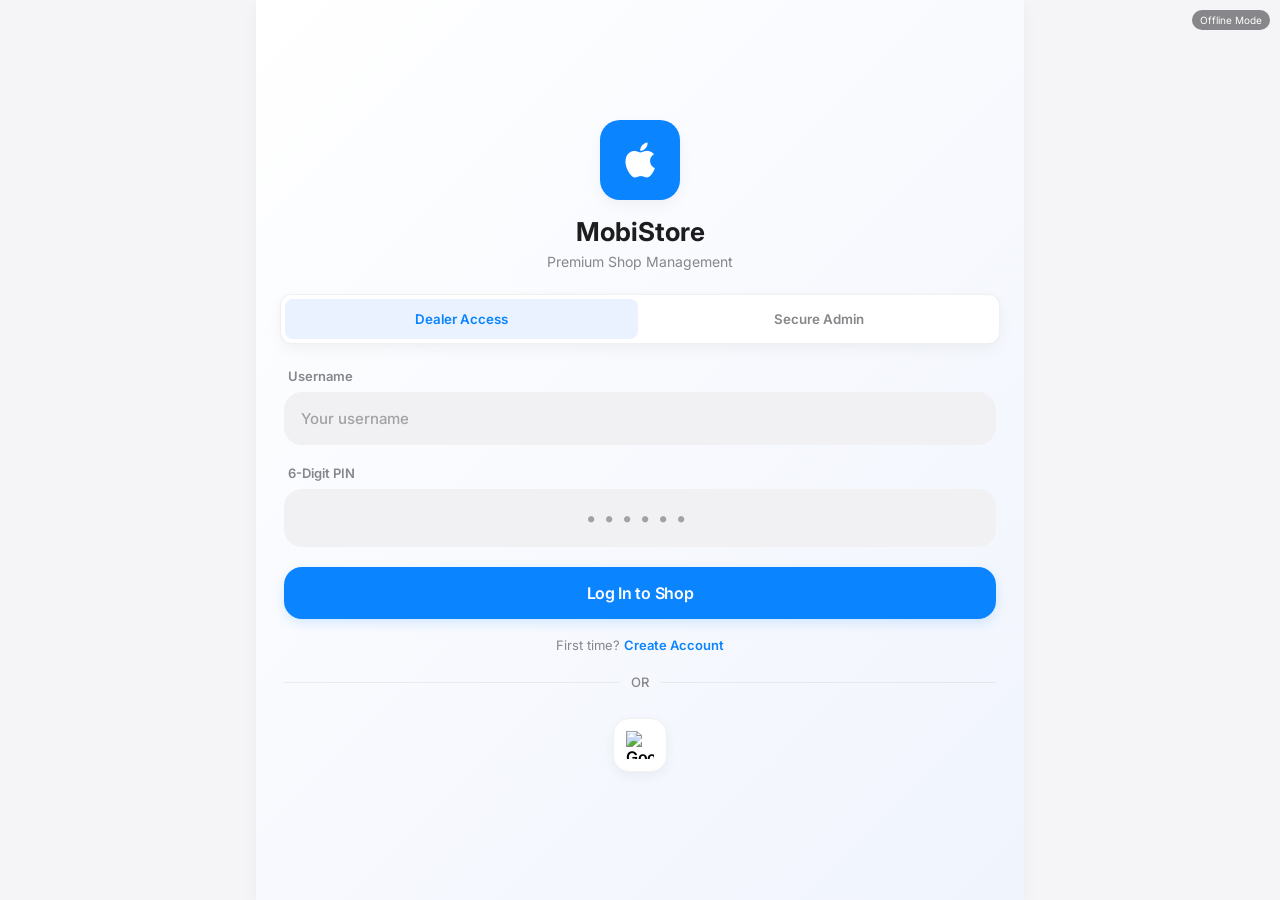
==== commit 30f4d893: "Implement Username/PIN Private Accounts and Cloud Backup system" ====
--- a/index.html
+++ b/index.html
@@ -32,31 +32,48 @@
             </div>
             
             <div class="login-tabs card" style="display: flex; padding: 4px; gap: 4px; margin-bottom: 24px; border-radius: 12px; box-shadow: var(--shadow-1);">
-                <button type="button" class="login-tab active" onclick="switchLoginTab('admin')" id="tab-admin" style="flex: 1; padding: 12px; border: none; background: #eaf2ff; color: var(--accent-blue); border-radius: 8px; font-weight: 600; cursor: pointer; transition: 0.2s;">Admin Login</button>
-                <button type="button" class="login-tab" onclick="switchLoginTab('dealer')" id="tab-dealer" style="flex: 1; padding: 12px; border: none; background: transparent; color: var(--text-secondary); border-radius: 8px; font-weight: 600; cursor: pointer; transition: 0.2s;">Dealer Sign Up</button>
+                <button type="button" class="login-tab active" onclick="switchLoginTab('dealer')" id="tab-dealer" style="flex: 1; padding: 12px; border: none; background: #eaf2ff; color: var(--accent-blue); border-radius: 8px; font-weight: 600; cursor: pointer; transition: 0.2s;">Dealer Access</button>
+                <button type="button" class="login-tab" onclick="switchLoginTab('admin')" id="tab-admin" style="flex: 1; padding: 12px; border: none; background: transparent; color: var(--text-secondary); border-radius: 8px; font-weight: 600; cursor: pointer; transition: 0.2s;">Secure Admin</button>
             </div>
             
             <!-- Forms container -->
             <div style="padding: 0 4px;">
-                <form id="form-admin-login" class="login-form active" onsubmit="handleLogin(event)">
-                    <div class="input-group">
-                        <label>Username / ID</label>
-                        <input type="text" value="admin" required>
-                    </div>
-                    <div class="input-group">
-                        <label>Password</label>
-                        <input type="password" id="admin-pass" value="1234" required>
-                    </div>
-                    <a href="#" class="forgot-link" onclick="handleForgotPassword()">Forgot Password?</a>
-                    <button type="submit" class="btn primary-btn checkout-btn shadow-btn">Login to Dashboard</button>
+                <form id="form-dealer-login" class="login-form active" onsubmit="handleDealerAction(event, 'login')">
+                    <div class="input-group">
+                        <label>Username</label>
+                        <input type="text" id="login-username" placeholder="Your username" required>
+                    </div>
+                    <div class="input-group">
+                        <label>6-Digit PIN</label>
+                        <input type="password" id="login-pin" maxlength="6" inputmode="numeric" placeholder="••••••" style="letter-spacing: 8px; text-align:center; font-size: 20px;" required>
+                    </div>
+                    <button type="submit" class="btn primary-btn checkout-btn shadow-btn">Log In to Shop</button>
                     
+                    <div style="text-align: center; margin-top: 15px;">
+                        <span style="font-size: 13px; color: var(--text-secondary);">First time? </span>
+                        <a href="#" onclick="openModal('register-dealer-modal')" style="color: var(--accent-blue); font-size: 13px; font-weight:600; text-decoration:none;">Create Account</a>
+                    </div>
+
                     <div class="or-divider">OR</div>
                     <div class="social-login">
-                        <button type="button" class="btn google-btn" onclick="handleGoogleLogin()" title="Google Login">
+                        <button type="button" class="btn google-btn" onclick="handleGoogleLogin()" title="Login with Google">
                             <img src="https://img.icons8.com/color/48/000000/google-logo.png" alt="Google">
                         </button>
                     </div>
                 </form>
+
+                <form id="form-admin-login" class="login-form" style="display:none;" onsubmit="handleLogin(event)">
+                    <div class="input-group">
+                        <label>Admin Username</label>
+                        <input type="text" id="admin-user" required>
+                    </div>
+                    <div class="input-group">
+                        <label>Password</label>
+                        <input type="password" id="admin-pass" required>
+                    </div>
+                    <button type="submit" class="btn primary-btn" style="background: #000;">Verify Admin</button>
+                </form>
+            </div>
                 
                 <form id="form-dealer-signup" class="login-form" style="display:none;" onsubmit="handleLogin(event)">
                     <div class="input-group">
@@ -424,9 +441,9 @@
                     <i class="fa-solid fa-handshake"></i>
                     <span>Dealer</span>
                 </button>
-                <button class="nav-item" data-target="reports">
-                    <i class="fa-solid fa-chart-pie"></i>
-                    <span>Reports</span>
+                <button class="nav-item" onclick="openModal('settings-modal')">
+                    <i class="fa-solid fa-gear"></i>
+                    <span>Menu</span>
                 </button>
             </nav>
         </aside>
@@ -657,6 +674,58 @@
         </div>
     </div>
 
+    <!-- New Registation Modal -->
+    <div id="register-dealer-modal" class="modal">
+        <div class="modal-content glass" style="max-width: 400px; border-radius: 24px; margin: auto; padding: 30px;">
+            <div style="text-align: center; margin-bottom: 20px;">
+                <div style="width: 50px; height: 50px; background: var(--accent-blue); color: white; border-radius: 12px; display: inline-flex; align-items: center; justify-content: center; font-size: 24px; margin-bottom: 10px;">
+                    <i class="fa-solid fa-store"></i>
+                </div>
+                <h3 style="font-weight: 700;">Open New Shop</h3>
+            </div>
+            <form id="form-dealer-register" onsubmit="handleDealerAction(event, 'register')">
+                <div class="input-group"><label>Shop Name</label><input type="text" id="reg-shop" required></div>
+                <div class="input-group"><label>Create Username</label><input type="text" id="reg-user" required></div>
+                <div class="input-group"><label>Set 6-Digit PIN</label><input type="password" maxlength="6" inputmode="numeric" id="reg-pin" placeholder="123456" required style="letter-spacing: 4px;"></div>
+                <div style="margin-top: 15px; display:flex; gap:10px;">
+                    <button type="button" class="btn secondary-btn" onclick="closeModal('register-dealer-modal')" style="flex:1;">Cancel</button>
+                    <button type="submit" class="btn primary-btn" style="flex:1;">Register</button>
+                </div>
+            </form>
+        </div>
+    </div>
+
+    <!-- Backup & Settings Modal -->
+    <div id="settings-modal" class="modal">
+        <div class="modal-content glass" style="max-width: 400px; border-radius: 20px; margin: auto;">
+            <div class="modal-header">
+                <h3>Settings & Cloud</h3>
+                <button class="close-btn" onclick="closeModal('settings-modal')">&times;</button>
+            </div>
+            <div class="modal-body">
+                <div class="card" style="margin-bottom: 16px; padding: 15px; background: #eaf2ff; border: none;">
+                    <div style="display:flex; align-items:center; gap:12px;">
+                        <i class="fa-solid fa-cloud-arrow-up" style="color:var(--accent-blue); font-size: 24px;"></i>
+                        <div>
+                            <p style="font-weight:600; font-size:14px;">Cloud Auto-Sync</p>
+                            <p style="font-size:11px; color:#666;">Your data is automatically backed up to our secure cloud server.</p>
+                        </div>
+                    </div>
+                </div>
+                
+                <button class="btn secondary-btn" onclick="exportDataToJSON()" style="width:100%; margin-bottom: 10px; display:flex; align-items:center; justify-content:center; gap:8px;">
+                    <i class="fa-solid fa-download"></i> Export Data (JSON)
+                </button>
+                
+                <button class="btn secondary-btn" onclick="openDriveBackup()" style="width:100%; display:flex; align-items:center; justify-content:center; gap:8px;">
+                    <i class="fa-brands fa-google-drive"></i> Backup to Google Drive
+                </button>
+                
+                <p style="text-align:center; font-size: 11px; color: #888; margin-top: 20px;">Support: contact@mobistore.app</p>
+            </div>
+        </div>
+    </div>
+
     <script src="app.js"></script>
 </body>
 </html>
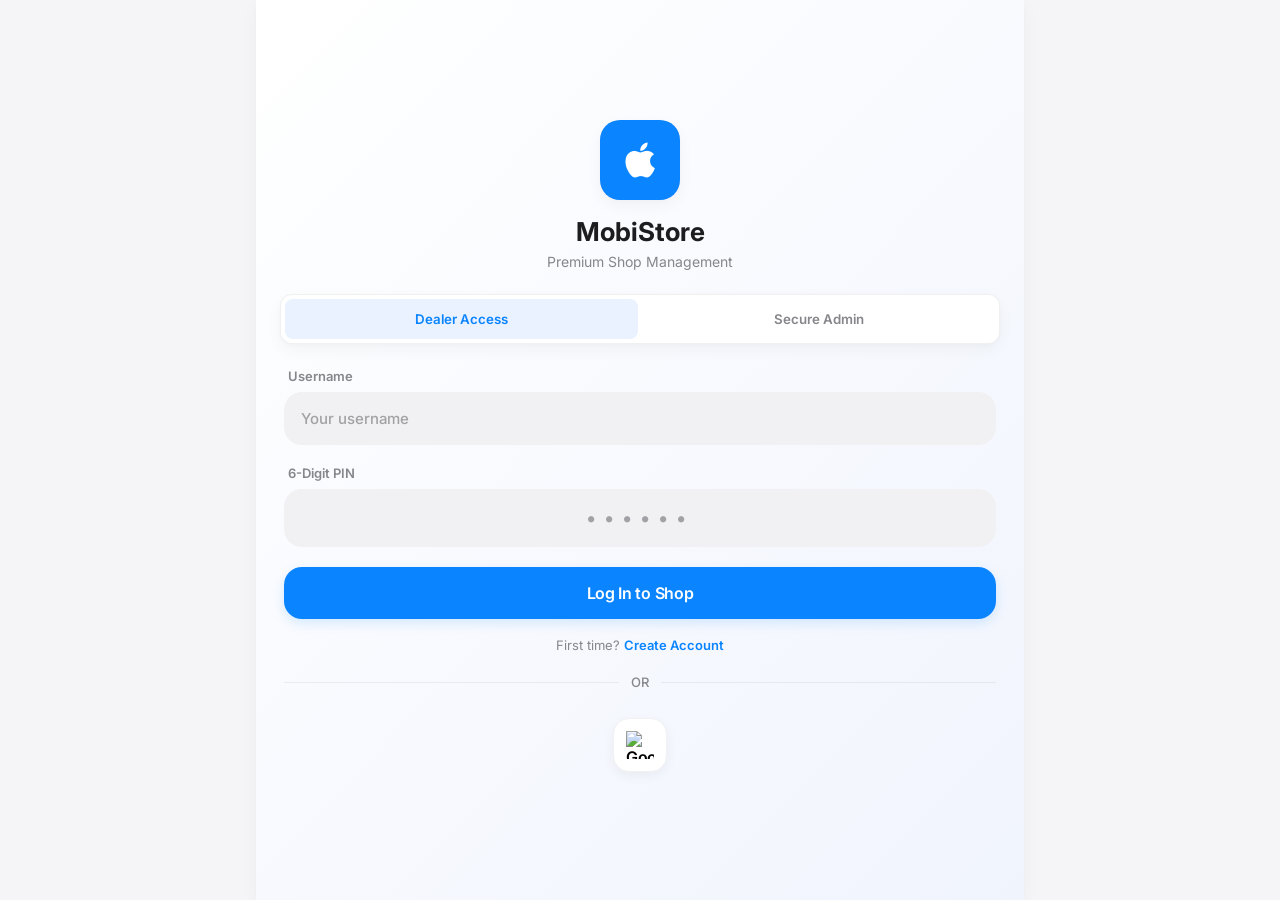
==== commit f4793196: "feat: implement Google Drive cloud backup and restore functionality with UI enhancements" ====
--- a/index.html
+++ b/index.html
@@ -8,11 +8,15 @@
     <meta name="apple-mobile-web-app-capable" content="yes">
     <meta name="apple-mobile-web-app-status-bar-style" content="black-translucent">
     <title>MobiStore - Mobile Shop Management</title>
-    <link rel="stylesheet" href="styles.css">
+    <link rel="stylesheet" href="styles.css?v=2">
     <link href="https://cdnjs.cloudflare.com/ajax/libs/font-awesome/6.0.0/css/all.min.css" rel="stylesheet">
     <link href="https://fonts.googleapis.com/css2?family=Inter:wght@300;400;500;600;700&display=swap" rel="stylesheet">
     <script src="https://cdn.jsdelivr.net/npm/@supabase/supabase-js@2"></script>
     <script src="https://unpkg.com/html5-qrcode@2.3.8/html5-qrcode.min.js"></script>
+    <script src="https://html2canvas.hertzen.com/dist/html2canvas.min.js"></script>
+    <!-- Google APIs -->
+    <script src="https://apis.google.com/js/api.js"></script>
+    <script src="https://accounts.google.com/gsi/client"></script>
 </head>
 <body>
     <!-- Connection Status Indicator -->
@@ -205,10 +209,22 @@
         <!-- Main Content -->
         <main class="main-content">
             <header class="top-header glass">
-                <h1 id="page-title">Dashboard</h1>
-                <button type="button" onclick="handleLogout()" title="Logout" style="background: transparent; border: none; font-size: 22px; color: var(--danger); cursor: pointer; padding: 8px; border-radius: 50%; transition: transform 0.2s;" onmousedown="this.style.transform='scale(0.9)';" onmouseup="this.style.transform='scale(1)';">
-                    <i class="fa-solid fa-arrow-right-from-bracket"></i>
-                </button>
+                <div style="display: flex; flex-direction: column;">
+                    <h1 id="page-title" style="font-size: 20px;">Dashboard</h1>
+                    <div id="connection-status-pill" style="font-size: 9px; font-weight: 700; color: var(--text-secondary); display: flex; align-items: center; gap: 4px; margin-top: 2px;">
+                        <span class="status-dot" style="width: 6px; height: 6px; background: #86868b; border-radius: 50%;"></span>
+                        <span id="connection-status-text">Connecting...</span>
+                    </div>
+                </div>
+                <div style="display:flex; gap:16px; align-items:center;">
+                    <div class="header-icon" title="Notifications" onclick="alert('No new notifications')">
+                        <i class="fa-solid fa-bell"></i>
+                        <span class="notification-badge"></span>
+                    </div>
+                    <button type="button" onclick="handleLogout()" title="Logout" style="background: transparent; border: none; font-size: 22px; color: var(--danger); cursor: pointer; padding: 4px; border-radius: 50%; transition: transform 0.2s;" onmousedown="this.style.transform='scale(0.9)';" onmouseup="this.style.transform='scale(1)';">
+                        <i class="fa-solid fa-arrow-right-from-bracket"></i>
+                    </button>
+                </div>
             </header>
 
             <div class="content-pages">
@@ -414,36 +430,27 @@
             </div>
         </main>
         
-        <!-- Bottom Navigation -->
+        <!-- Bottom Navigation (Professional 5-Item) -->
         <aside class="sidebar glass">
             <nav class="sidebar-nav">
                 <button class="nav-item active" data-target="dashboard">
-                    <i class="fa-solid fa-chart-line"></i>
+                    <i class="fa-solid fa-house"></i>
                     <span>Home</span>
                 </button>
-                <button class="nav-item" data-target="billing">
-                    <i class="fa-solid fa-file-invoice-dollar"></i>
-                    <span>Billing</span>
-                </button>
                 <button class="nav-item" data-target="inventory">
-                    <i class="fa-solid fa-box-open"></i>
+                    <i class="fa-solid fa-boxes-stacked"></i>
                     <span>Stock</span>
                 </button>
+                <button class="nav-item nav-item-center" data-target="billing">
+                    <i class="fa-solid fa-plus"></i>
+                </button>
                 <button class="nav-item" data-target="customers">
-                    <i class="fa-solid fa-users"></i>
+                    <i class="fa-solid fa-address-book"></i>
                     <span>Clients</span>
                 </button>
-                <button class="nav-item" data-target="expenses">
-                    <i class="fa-solid fa-receipt"></i>
-                    <span>Expense</span>
-                </button>
-                <button class="nav-item" data-target="dealer-memo">
-                    <i class="fa-solid fa-handshake"></i>
-                    <span>Dealer</span>
-                </button>
-                <button class="nav-item" onclick="openModal('settings-modal')">
-                    <i class="fa-solid fa-gear"></i>
-                    <span>Menu</span>
+                <button class="nav-item" id="nav-btn-more" onclick="openModal('more-menu-modal')">
+                    <i class="fa-solid fa-bars"></i>
+                    <span>More</span>
                 </button>
             </nav>
         </aside>
@@ -667,9 +674,10 @@
                 </div>
             </div>
             
-            <div class="modal-footer" style="padding: 20px; display: flex; gap: 10px; background: #fbfbfd; border-top: 1px solid #f2f2f2;">
-                <button class="btn secondary-btn" onclick="closeModal('invoice-view-modal')" style="flex: 1;">Close</button>
-                <button class="btn primary-btn" onclick="window.print()" style="flex: 1;"><i class="fa-solid fa-print"></i> Print / Save</button>
+            <div class="modal-footer" style="padding: 15px; display: grid; grid-template-columns: 1fr 1fr; gap: 8px; background: #fbfbfd; border-top: 1px solid #f2f2f2;">
+                <button class="btn primary-btn" onclick="window.print()" style="font-size:12px; height:45px;"><i class="fa-solid fa-print"></i> Print / PDF</button>
+                <button class="btn primary-btn" onclick="shareInvoiceAsImage()" style="background:#34c759; font-size:12px; height:45px;"><i class="fa-solid fa-share-nodes"></i> Share Image</button>
+                <button class="btn secondary-btn" onclick="closeModal('invoice-view-modal')" style="grid-column: span 2; height:40px; font-size:13px;">Close</button>
             </div>
         </div>
     </div>
@@ -695,37 +703,94 @@
         </div>
     </div>
 
-    <!-- Backup & Settings Modal -->
+    <!-- More Menu Modal (Professional Drawer) -->
+    <div id="more-menu-modal" class="modal">
+        <div class="modal-content glass" style="border-radius: 32px 32px 0 0;">
+            <div class="modal-header">
+                <div>
+                    <h3 style="margin:0;">Menu</h3>
+                    <p style="font-size:12px; color:var(--text-secondary); margin-top:4px;">Advanced Tools & Settings</p>
+                </div>
+                <button class="close-btn" onclick="closeModal('more-menu-modal')">&times;</button>
+            </div>
+            <div class="modal-body" style="padding: 24px 16px;">
+                <div class="menu-grid" style="display: grid; grid-template-columns: 1fr 1fr; gap: 16px;">
+                    <div class="menu-item card" onclick="closeModal('more-menu-modal'); document.querySelector('[data-target=\'expenses\']').click();">
+                        <i class="fa-solid fa-receipt" style="color:#ff9500;"></i>
+                        <p>Expenses</p>
+                    </div>
+                    <div class="menu-item card" onclick="closeModal('more-menu-modal'); document.querySelector('[data-target=\'reports\']').click();">
+                        <i class="fa-solid fa-chart-pie" style="color:#af52de;"></i>
+                        <p>Reports</p>
+                    </div>
+                    <div class="menu-item card" onclick="closeModal('more-menu-modal'); document.querySelector('[data-target=\'dealer-memo\']').click();">
+                        <i class="fa-solid fa-handshake" style="color:#5856d6;"></i>
+                        <p>Dealer Memo</p>
+                    </div>
+                    <div class="menu-item card" onclick="closeModal('more-menu-modal'); openModal('settings-modal')">
+                        <i class="fa-solid fa-cloud" style="color:var(--accent-blue);"></i>
+                        <p>Cloud & Sync</p>
+                    </div>
+                </div>
+                
+                <hr class="divider">
+                
+                <div class="account-card" style="display:flex; align-items:center; gap:12px; padding:12px; background:#f1f1f3; border-radius:16px;">
+                    <div style="width:44px; height:44px; background:var(--accent-blue); color:white; border-radius:12px; display:flex; align-items:center; justify-content:center; font-size:20px;">
+                        <i class="fa-solid fa-user"></i>
+                    </div>
+                    <div style="flex:1;">
+                        <p id="menu-shop-name" style="font-weight:700; font-size:14px;">MobiStore Partner</p>
+                        <p id="menu-user-id" style="font-size:11px; color:#666;">ID: DLR-XXXX</p>
+                    </div>
+                    <button class="btn secondary-btn" onclick="handleLogout()" style="width:auto; padding:8px 12px; font-size:12px; color:var(--danger);">Exit</button>
+                </div>
+            </div>
+        </div>
+    </div>
+
+    <!-- Hidden triggers for navigation from More Menu -->
+    <div style="display:none;">
+        <button data-target="expenses"></button>
+        <button data-target="reports"></button>
+        <button data-target="dealer-memo"></button>
+    </div>
+
+    <!-- Backup & Cloud Settings Modal -->
     <div id="settings-modal" class="modal">
-        <div class="modal-content glass" style="max-width: 400px; border-radius: 20px; margin: auto;">
+        <div class="modal-content glass" style="border-radius: 32px 32px 0 0;">
             <div class="modal-header">
-                <h3>Settings & Cloud</h3>
+                <h3>Cloud & Backup</h3>
                 <button class="close-btn" onclick="closeModal('settings-modal')">&times;</button>
             </div>
             <div class="modal-body">
-                <div class="card" style="margin-bottom: 16px; padding: 15px; background: #eaf2ff; border: none;">
+                <div class="card" style="margin-bottom: 16px; padding: 15px; background: linear-gradient(135deg, #eaf2ff, #f0f7ff); border: none;">
                     <div style="display:flex; align-items:center; gap:12px;">
-                        <i class="fa-solid fa-cloud-arrow-up" style="color:var(--accent-blue); font-size: 24px;"></i>
+                        <i class="fa-solid fa-cloud-arrow-up" style="color:var(--accent-blue); font-size: 28px;"></i>
                         <div>
-                            <p style="font-weight:600; font-size:14px;">Cloud Auto-Sync</p>
-                            <p style="font-size:11px; color:#666;">Your data is automatically backed up to our secure cloud server.</p>
-                        </div>
-                    </div>
-                </div>
-                
+                            <p style="font-weight:700; font-size:14px;">Cloud Auto-Sync</p>
+                            <p style="font-size:11px; color:#666; margin-top:4px;">Your data syncs automatically to our secure servers.</p>
+                        </div>
+                    </div>
+                </div>
+
                 <button class="btn secondary-btn" onclick="exportDataToJSON()" style="width:100%; margin-bottom: 10px; display:flex; align-items:center; justify-content:center; gap:8px;">
                     <i class="fa-solid fa-download"></i> Export Data (JSON)
                 </button>
-                
-                <button class="btn secondary-btn" onclick="openDriveBackup()" style="width:100%; display:flex; align-items:center; justify-content:center; gap:8px;">
+
+                <button class="btn secondary-btn" onclick="openDriveBackup()" style="width:100%; margin-bottom: 10px; display:flex; align-items:center; justify-content:center; gap:8px; background:#e8f5e9; color:#2e7d32;">
                     <i class="fa-brands fa-google-drive"></i> Backup to Google Drive
                 </button>
-                
+
+                <button class="btn secondary-btn" onclick="restoreFromGoogleDrive()" style="width:100%; display:flex; align-items:center; justify-content:center; gap:8px; background:#fff3e0; color:#e65100;">
+                    <i class="fa-solid fa-cloud-arrow-down"></i> Restore from Drive
+                </button>
+
                 <p style="text-align:center; font-size: 11px; color: #888; margin-top: 20px;">Support: contact@mobistore.app</p>
             </div>
         </div>
     </div>
 
-    <script src="app.js"></script>
+    <script src="app.js?v=2"></script>
 </body>
 </html>
--- a/styles.css
+++ b/styles.css
@@ -249,6 +249,76 @@
     transform: scale(0.9);
 }
 
+/* New Center Billing Action */
+.nav-item-center {
+    position: relative;
+    top: -24px;
+    background: var(--accent-blue);
+    width: 60px;
+    height: 60px;
+    min-width: 60px;
+    border-radius: 50%;
+    box-shadow: 0 8px 20px rgba(10, 132, 255, 0.4);
+    color: white !important;
+    display: flex;
+    justify-content: center;
+    align-items: center;
+    margin: 0 4px;
+    border: 5px solid var(--card-bg);
+}
+
+.nav-item-center i {
+    font-size: 26px !important;
+    transform: none !important;
+}
+
+.nav-item-center span {
+    display: none;
+}
+
+.nav-item-center:active {
+    transform: scale(0.9) translateY(4px) !important;
+}
+
+/* More Menu Grid */
+.menu-item {
+    display: flex;
+    flex-direction: column;
+    align-items: center;
+    gap: 8px;
+    padding: 16px !important;
+    margin-bottom: 0 !important;
+    cursor: pointer;
+}
+
+.menu-item i {
+    font-size: 28px;
+}
+
+.menu-item p {
+    font-size: 13px;
+    font-weight: 600;
+}
+
+/* Header Enhancements */
+.header-icon {
+    position: relative;
+    font-size: 20px;
+    color: var(--text-secondary);
+    cursor: pointer;
+}
+
+.notification-badge {
+    position: absolute;
+    top: -2px;
+    right: -2px;
+    width: 8px;
+    height: 8px;
+    background: var(--danger);
+    border-radius: 50%;
+    border: 2px solid var(--bg-color);
+}
+
 /* Beautiful Inputs */
 .form-row {
     display: flex;
